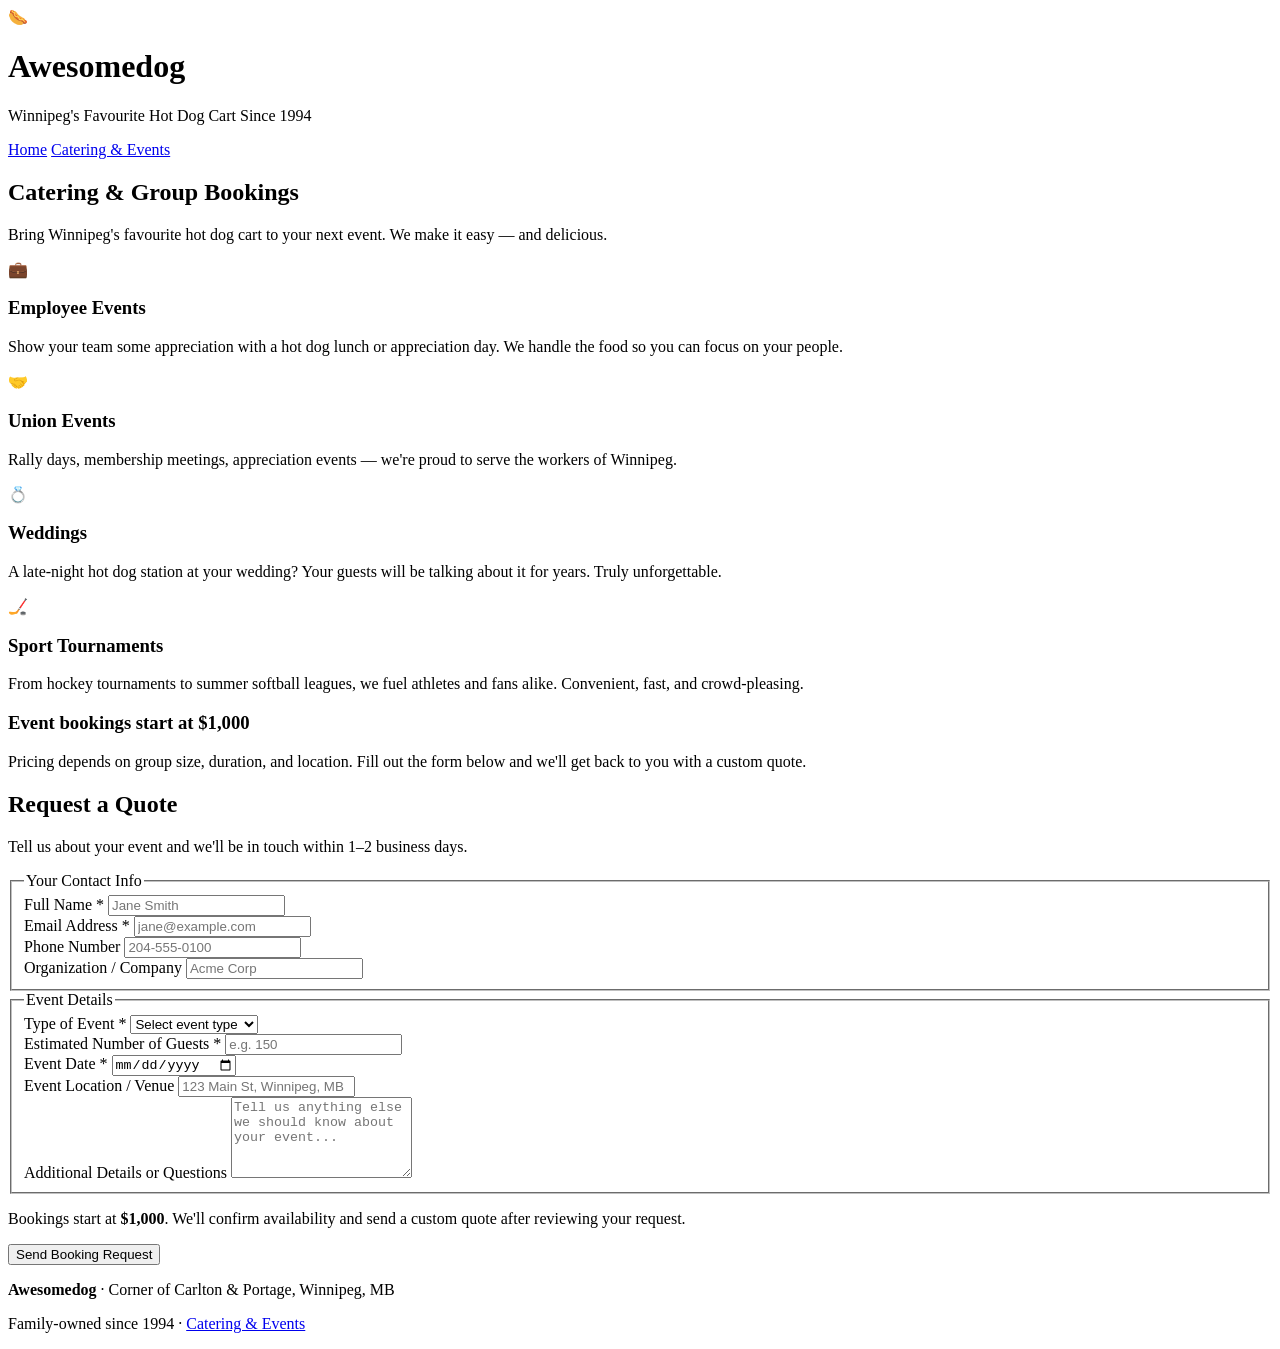
==== catering.html @ 38977153 "Create catering.html" ====
<!DOCTYPE html>
<html lang="en">
<head>
  <meta charset="UTF-8" />
  <meta name="viewport" content="width=device-width, initial-scale=1.0" />
  <title>Catering &amp; Events – Awesomedog</title>
  <link rel="stylesheet" href="style.css" />
</head>
<body>

  <header>
    <div class="header-inner">
      <div class="logo">
        <span class="logo-icon">🌭</span>
        <div>
          <h1>Awesomedog</h1>
          <p class="tagline">Winnipeg's Favourite Hot Dog Cart Since 1994</p>
        </div>
      </div>
      <nav>
        <a href="index.html">Home</a>
        <a href="catering.html" class="active">Catering &amp; Events</a>
      </nav>
    </div>
  </header>

  <section class="page-hero">
    <div class="container">
      <h2>Catering &amp; Group Bookings</h2>
      <p>Bring Winnipeg's favourite hot dog cart to your next event. We make it easy — and delicious.</p>
    </div>
  </section>

  <section class="catering-info">
    <div class="container">
      <div class="info-grid">
        <div class="info-card">
          <div class="info-icon">💼</div>
          <h3>Employee Events</h3>
          <p>Show your team some appreciation with a hot dog lunch or appreciation day. We handle the food so you can focus on your people.</p>
        </div>
        <div class="info-card">
          <div class="info-icon">🤝</div>
          <h3>Union Events</h3>
          <p>Rally days, membership meetings, appreciation events — we're proud to serve the workers of Winnipeg.</p>
        </div>
        <div class="info-card">
          <div class="info-icon">💍</div>
          <h3>Weddings</h3>
          <p>A late-night hot dog station at your wedding? Your guests will be talking about it for years. Truly unforgettable.</p>
        </div>
        <div class="info-card">
          <div class="info-icon">🏒</div>
          <h3>Sport Tournaments</h3>
          <p>From hockey tournaments to summer softball leagues, we fuel athletes and fans alike. Convenient, fast, and crowd-pleasing.</p>
        </div>
      </div>

      <div class="pricing-callout">
        <h3>Event bookings start at <span class="price">$1,000</span></h3>
        <p>Pricing depends on group size, duration, and location. Fill out the form below and we'll get back to you with a custom quote.</p>
      </div>
    </div>
  </section>

  <section class="booking-form-section">
    <div class="container">
      <h2>Request a Quote</h2>
      <p class="form-intro">Tell us about your event and we'll be in touch within 1–2 business days.</p>

      <form class="booking-form" id="bookingForm" onsubmit="handleSubmit(event)">

        <fieldset>
          <legend>Your Contact Info</legend>
          <div class="form-row">
            <div class="form-group">
              <label for="name">Full Name <span class="required">*</span></label>
              <input type="text" id="name" name="name" required placeholder="Jane Smith" />
            </div>
            <div class="form-group">
              <label for="email">Email Address <span class="required">*</span></label>
              <input type="email" id="email" name="email" required placeholder="jane@example.com" />
            </div>
          </div>
          <div class="form-row">
            <div class="form-group">
              <label for="phone">Phone Number</label>
              <input type="tel" id="phone" name="phone" placeholder="204-555-0100" />
            </div>
            <div class="form-group">
              <label for="organization">Organization / Company</label>
              <input type="text" id="organization" name="organization" placeholder="Acme Corp" />
            </div>
          </div>
        </fieldset>

        <fieldset>
          <legend>Event Details</legend>
          <div class="form-row">
            <div class="form-group">
              <label for="event-type">Type of Event <span class="required">*</span></label>
              <select id="event-type" name="event-type" required>
                <option value="" disabled selected>Select event type</option>
                <option value="employee">Employee Event</option>
                <option value="union">Union Event</option>
                <option value="wedding">Wedding</option>
                <option value="sport">Sport Tournament</option>
                <option value="other">Other</option>
              </select>
            </div>
            <div class="form-group">
              <label for="guests">Estimated Number of Guests <span class="required">*</span></label>
              <input type="number" id="guests" name="guests" required min="1" placeholder="e.g. 150" />
            </div>
          </div>
          <div class="form-row">
            <div class="form-group">
              <label for="event-date">Event Date <span class="required">*</span></label>
              <input type="date" id="event-date" name="event-date" required />
            </div>
            <div class="form-group">
              <label for="event-location">Event Location / Venue</label>
              <input type="text" id="event-location" name="event-location" placeholder="123 Main St, Winnipeg, MB" />
            </div>
          </div>
          <div class="form-group full-width">
            <label for="message">Additional Details or Questions</label>
            <textarea id="message" name="message" rows="5" placeholder="Tell us anything else we should know about your event..."></textarea>
          </div>
        </fieldset>

        <div class="form-footer">
          <p class="form-note">Bookings start at <strong>$1,000</strong>. We'll confirm availability and send a custom quote after reviewing your request.</p>
          <button type="submit" class="btn">Send Booking Request</button>
        </div>

      </form>

      <div class="form-success" id="formSuccess" style="display:none;">
        <div class="success-icon">✅</div>
        <h3>Request Received!</h3>
        <p>Thanks for reaching out. We'll review your event details and get back to you within 1–2 business days.</p>
        <a href="index.html" class="btn">Back to Home</a>
      </div>

    </div>
  </section>

  <footer>
    <div class="container">
      <p><strong>Awesomedog</strong> · Corner of Carlton &amp; Portage, Winnipeg, MB</p>
      <p>Family-owned since 1994 · <a href="catering.html">Catering &amp; Events</a></p>
    </div>
  </footer>

  <script>
    function handleSubmit(e) {
      e.preventDefault();
      document.getElementById('bookingForm').style.display = 'none';
      document.getElementById('formSuccess').style.display = 'block';
      window.scrollTo({ top: document.getElementById('formSuccess').offsetTop - 80, behavior: 'smooth' });
    }
  </script>

</body>
</html>
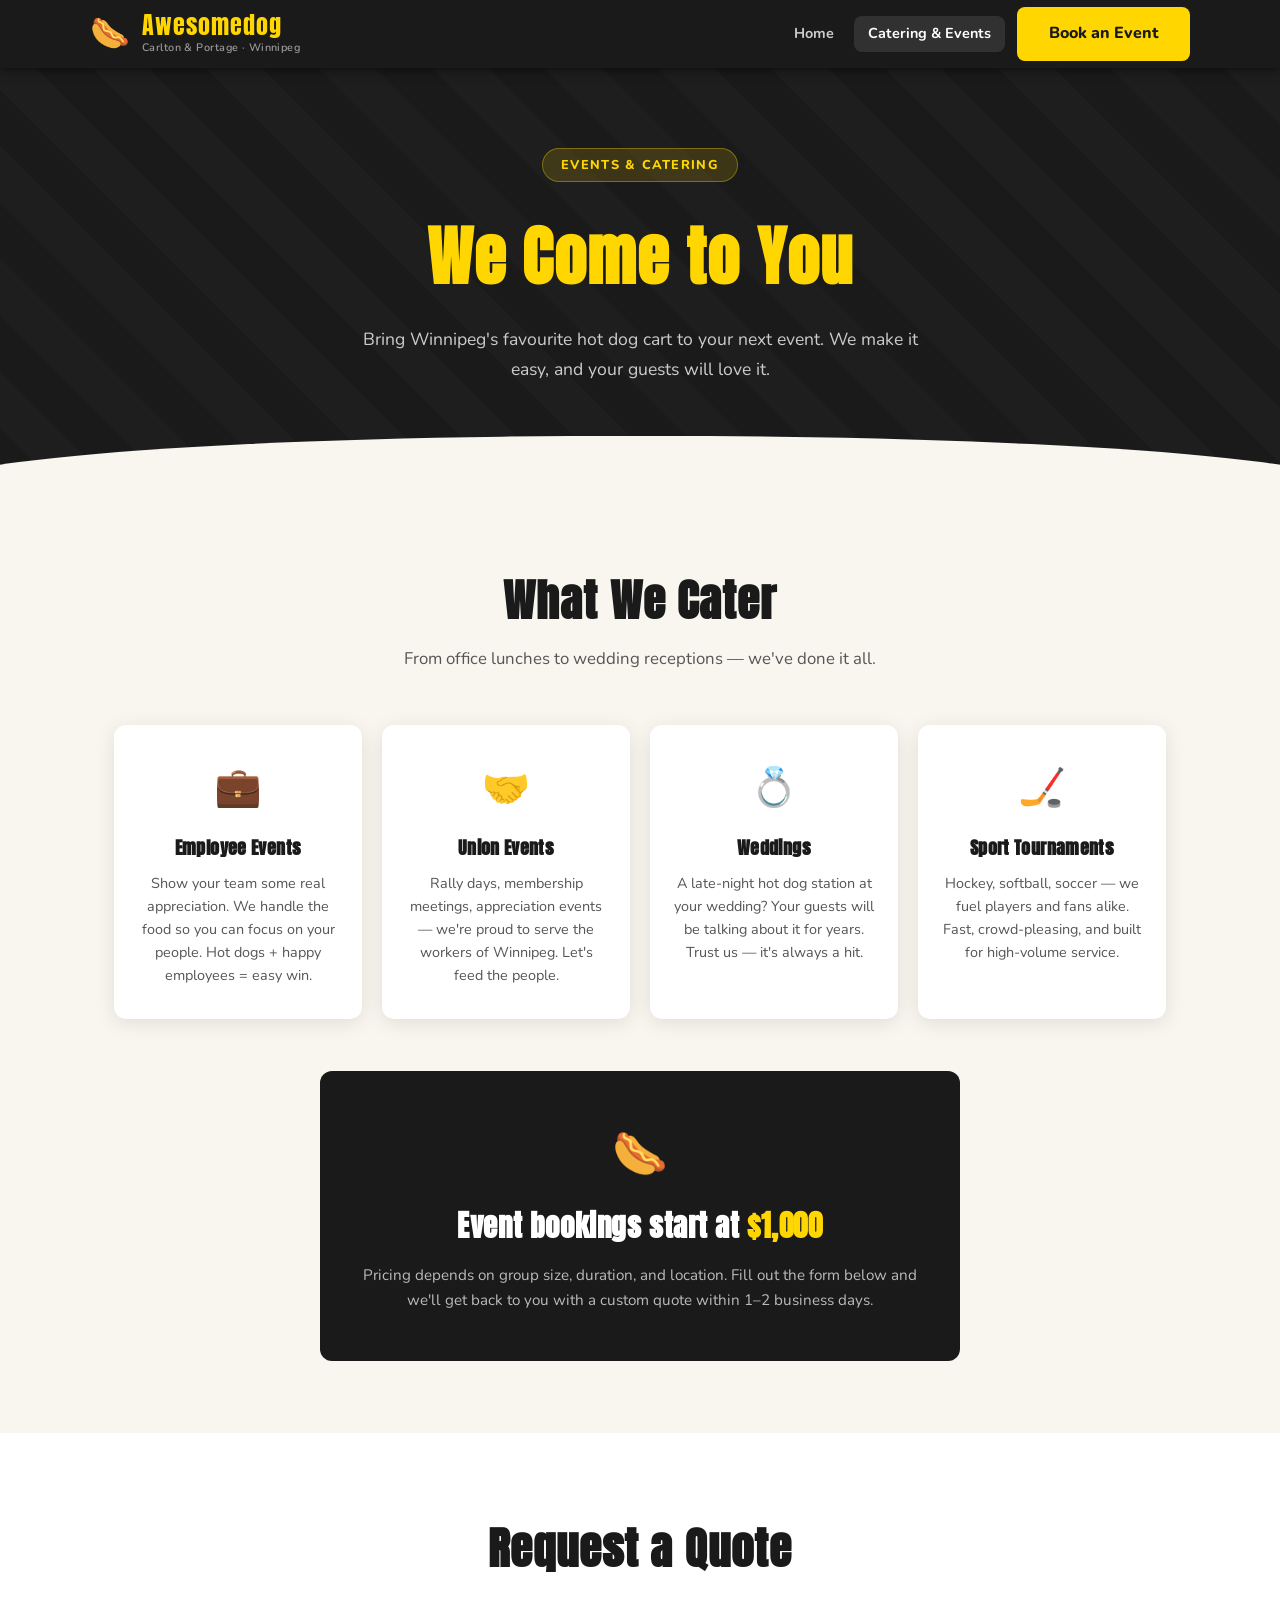
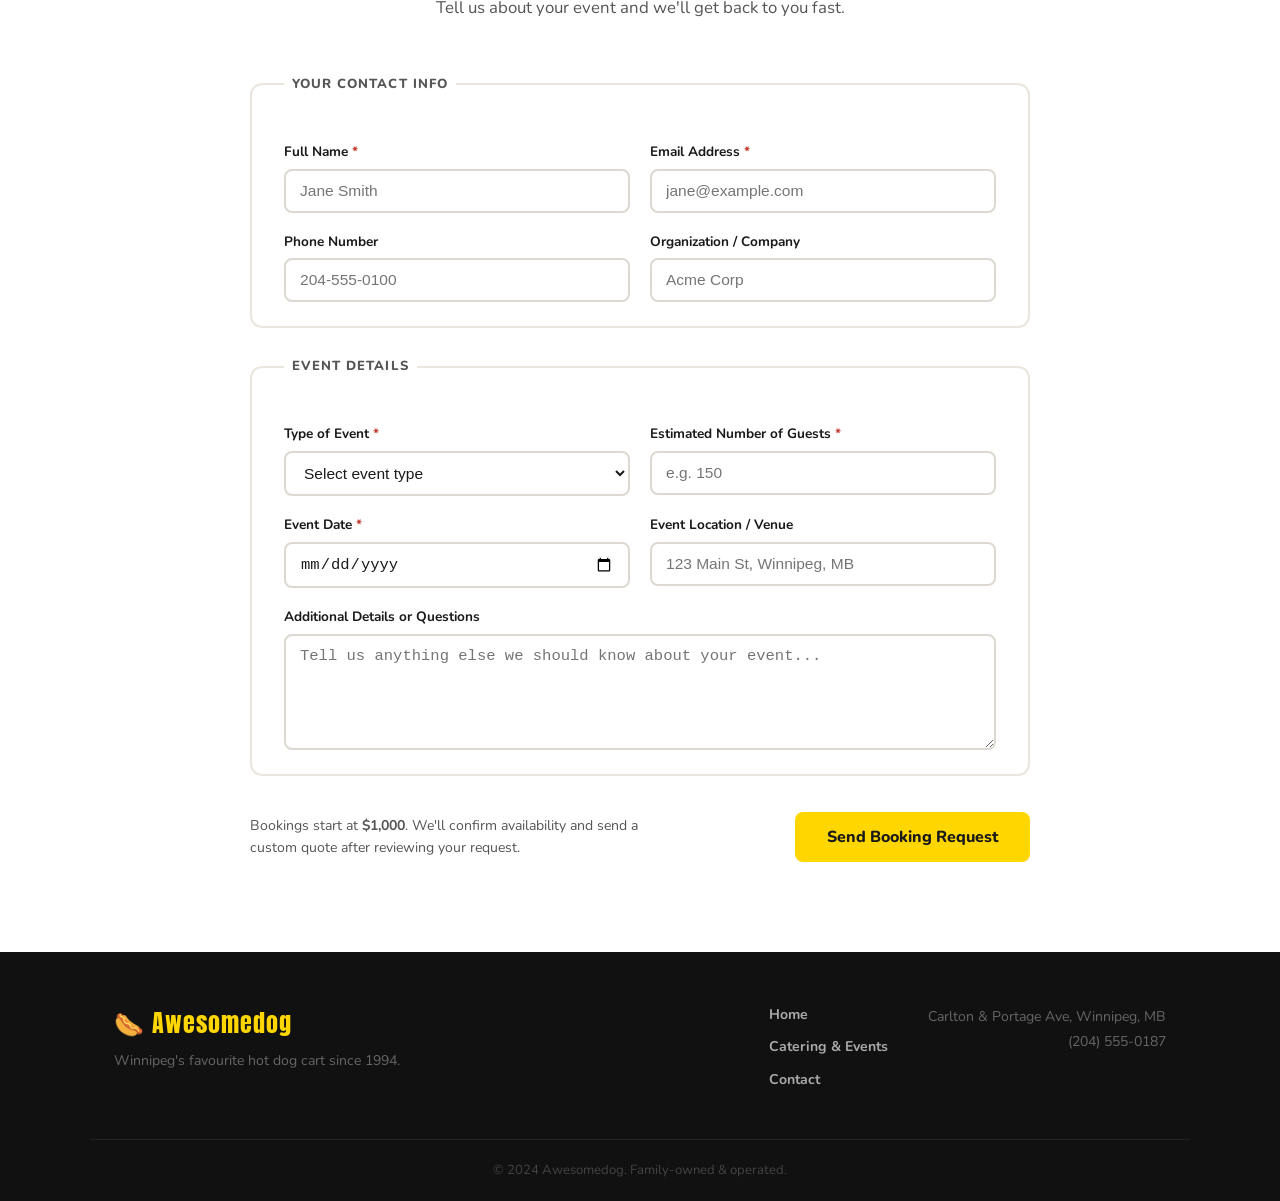
==== commit b0f8b3c4: "Redesign website inspired by hot dog cart industry best practices - Add Google Fonts (Anton display " ====
--- a/catering.html
+++ b/catering.html
@@ -4,69 +4,85 @@
   <meta charset="UTF-8" />
   <meta name="viewport" content="width=device-width, initial-scale=1.0" />
   <title>Catering &amp; Events – Awesomedog</title>
+  <link rel="preconnect" href="https://fonts.googleapis.com" />
+  <link rel="preconnect" href="https://fonts.gstatic.com" crossorigin />
+  <link href="https://fonts.googleapis.com/css2?family=Anton&family=Nunito:wght@400;600;700;800&display=swap" rel="stylesheet" />
   <link rel="stylesheet" href="style.css" />
 </head>
 <body>
 
   <header>
     <div class="header-inner">
-      <div class="logo">
+      <a href="index.html" class="logo">
         <span class="logo-icon">🌭</span>
         <div>
-          <h1>Awesomedog</h1>
-          <p class="tagline">Winnipeg's Favourite Hot Dog Cart Since 1994</p>
+          <span class="logo-name">Awesomedog</span>
+          <span class="logo-tag">Carlton &amp; Portage · Winnipeg</span>
         </div>
-      </div>
+      </a>
       <nav>
         <a href="index.html">Home</a>
         <a href="catering.html" class="active">Catering &amp; Events</a>
+        <a href="catering.html" class="btn btn-nav">Book an Event</a>
       </nav>
+      <button class="nav-toggle" aria-label="Toggle menu" onclick="this.closest('header').classList.toggle('open')">&#9776;</button>
     </div>
   </header>
 
+  <!-- Page Hero -->
   <section class="page-hero">
     <div class="container">
-      <h2>Catering &amp; Group Bookings</h2>
-      <p>Bring Winnipeg's favourite hot dog cart to your next event. We make it easy — and delicious.</p>
+      <div class="hero-badge">Events &amp; Catering</div>
+      <h1>We Come to You</h1>
+      <p>Bring Winnipeg's favourite hot dog cart to your next event. We make it easy, and your guests will love it.</p>
     </div>
   </section>
 
+  <!-- Event types -->
   <section class="catering-info">
     <div class="container">
+      <div class="section-header">
+        <h2>What We Cater</h2>
+        <p>From office lunches to wedding receptions — we've done it all.</p>
+      </div>
       <div class="info-grid">
         <div class="info-card">
           <div class="info-icon">💼</div>
           <h3>Employee Events</h3>
-          <p>Show your team some appreciation with a hot dog lunch or appreciation day. We handle the food so you can focus on your people.</p>
+          <p>Show your team some real appreciation. We handle the food so you can focus on your people. Hot dogs + happy employees = easy win.</p>
         </div>
         <div class="info-card">
           <div class="info-icon">🤝</div>
           <h3>Union Events</h3>
-          <p>Rally days, membership meetings, appreciation events — we're proud to serve the workers of Winnipeg.</p>
+          <p>Rally days, membership meetings, appreciation events — we're proud to serve the workers of Winnipeg. Let's feed the people.</p>
         </div>
         <div class="info-card">
           <div class="info-icon">💍</div>
           <h3>Weddings</h3>
-          <p>A late-night hot dog station at your wedding? Your guests will be talking about it for years. Truly unforgettable.</p>
+          <p>A late-night hot dog station at your wedding? Your guests will be talking about it for years. Trust us — it's always a hit.</p>
         </div>
         <div class="info-card">
           <div class="info-icon">🏒</div>
           <h3>Sport Tournaments</h3>
-          <p>From hockey tournaments to summer softball leagues, we fuel athletes and fans alike. Convenient, fast, and crowd-pleasing.</p>
+          <p>Hockey, softball, soccer — we fuel players and fans alike. Fast, crowd-pleasing, and built for high-volume service.</p>
         </div>
       </div>
 
       <div class="pricing-callout">
+        <div class="pricing-icon">🌭</div>
         <h3>Event bookings start at <span class="price">$1,000</span></h3>
-        <p>Pricing depends on group size, duration, and location. Fill out the form below and we'll get back to you with a custom quote.</p>
+        <p>Pricing depends on group size, duration, and location. Fill out the form below and we'll get back to you with a custom quote within 1–2 business days.</p>
       </div>
     </div>
   </section>
 
+  <!-- Booking Form -->
   <section class="booking-form-section">
     <div class="container">
-      <h2>Request a Quote</h2>
-      <p class="form-intro">Tell us about your event and we'll be in touch within 1–2 business days.</p>
+      <div class="section-header">
+        <h2>Request a Quote</h2>
+        <p>Tell us about your event and we'll get back to you fast.</p>
+      </div>
 
       <form class="booking-form" id="bookingForm" onsubmit="handleSubmit(event)">
 
@@ -147,9 +163,23 @@
   </section>
 
   <footer>
-    <div class="container">
-      <p><strong>Awesomedog</strong> · Corner of Carlton &amp; Portage, Winnipeg, MB</p>
-      <p>Family-owned since 1994 · <a href="catering.html">Catering &amp; Events</a></p>
+    <div class="container footer-inner">
+      <div class="footer-brand">
+        <span class="footer-logo">🌭 Awesomedog</span>
+        <p>Winnipeg's favourite hot dog cart since 1994.</p>
+      </div>
+      <div class="footer-links">
+        <a href="index.html">Home</a>
+        <a href="catering.html">Catering &amp; Events</a>
+        <a href="mailto:hello@awesomedog.ca">Contact</a>
+      </div>
+      <div class="footer-contact">
+        <p>Carlton &amp; Portage Ave, Winnipeg, MB</p>
+        <p>(204) 555-0187</p>
+      </div>
+    </div>
+    <div class="footer-bottom">
+      <p>&copy; 2024 Awesomedog. Family-owned &amp; operated.</p>
     </div>
   </footer>
 
--- a/style.css
+++ b/style.css
@@ -0,0 +1,1030 @@
+/* ============================================
+   Awesomedog – Stylesheet
+   ============================================ */
+
+*, *::before, *::after {
+  box-sizing: border-box;
+  margin: 0;
+  padding: 0;
+}
+
+:root {
+  --yellow: #FFD600;
+  --yellow-dark: #F5C800;
+  --yellow-light: #FFF8CC;
+  --red: #C0392B;
+  --red-dark: #A93226;
+  --dark: #1A1A1A;
+  --mid: #555555;
+  --light: #F9F6F0;
+  --white: #FFFFFF;
+  --radius: 12px;
+  --shadow: 0 4px 20px rgba(0,0,0,0.10);
+  --shadow-hover: 0 8px 32px rgba(0,0,0,0.15);
+}
+
+body {
+  font-family: 'Nunito', 'Segoe UI', system-ui, sans-serif;
+  color: var(--dark);
+  background: var(--white);
+  line-height: 1.6;
+}
+
+h1, h2, h3 {
+  font-family: 'Anton', 'Segoe UI', system-ui, sans-serif;
+  letter-spacing: 0.02em;
+}
+
+a {
+  color: var(--red);
+  text-decoration: none;
+}
+
+a:hover {
+  text-decoration: underline;
+}
+
+.container {
+  max-width: 1100px;
+  margin: 0 auto;
+  padding: 0 24px;
+}
+
+/* ---- Section Headers ---- */
+
+.section-header {
+  text-align: center;
+  margin-bottom: 52px;
+}
+
+.section-header h2 {
+  font-size: clamp(2rem, 4vw, 2.8rem);
+  color: var(--dark);
+  margin-bottom: 10px;
+}
+
+.section-header p {
+  font-size: 1.05rem;
+  color: var(--mid);
+}
+
+.section-header.light h2 {
+  color: var(--white);
+}
+
+.section-header.light p {
+  color: rgba(255,255,255,0.75);
+}
+
+.section-eyebrow {
+  font-family: 'Nunito', sans-serif;
+  font-size: 0.78rem;
+  font-weight: 800;
+  text-transform: uppercase;
+  letter-spacing: 0.12em;
+  color: var(--red);
+  margin-bottom: 12px;
+}
+
+/* ---- Header ---- */
+
+header {
+  background: var(--dark);
+  color: var(--white);
+  padding: 0 24px;
+  position: sticky;
+  top: 0;
+  z-index: 100;
+  box-shadow: 0 2px 10px rgba(0,0,0,0.5);
+}
+
+.header-inner {
+  max-width: 1100px;
+  margin: 0 auto;
+  display: flex;
+  align-items: center;
+  justify-content: space-between;
+  height: 68px;
+  gap: 16px;
+}
+
+.logo {
+  display: flex;
+  align-items: center;
+  gap: 12px;
+  text-decoration: none;
+}
+
+.logo-icon {
+  font-size: 2rem;
+  line-height: 1;
+}
+
+.logo-name {
+  display: block;
+  font-family: 'Anton', sans-serif;
+  font-size: 1.5rem;
+  color: var(--yellow);
+  letter-spacing: 0.04em;
+  line-height: 1.1;
+}
+
+.logo-tag {
+  display: block;
+  font-size: 0.68rem;
+  color: #999;
+  letter-spacing: 0.04em;
+  font-weight: 600;
+}
+
+nav {
+  display: flex;
+  align-items: center;
+  gap: 6px;
+}
+
+nav a {
+  color: #ccc;
+  font-size: 0.9rem;
+  font-weight: 700;
+  padding: 6px 14px;
+  border-radius: 8px;
+  transition: background 0.15s, color 0.15s;
+  text-decoration: none;
+}
+
+nav a:hover,
+nav a.active {
+  background: rgba(255,255,255,0.1);
+  color: var(--white);
+}
+
+.btn-nav {
+  background: var(--yellow) !important;
+  color: var(--dark) !important;
+  font-weight: 800 !important;
+  margin-left: 6px;
+}
+
+.btn-nav:hover {
+  background: var(--yellow-dark) !important;
+}
+
+.nav-toggle {
+  display: none;
+  background: none;
+  border: none;
+  color: var(--white);
+  font-size: 1.5rem;
+  cursor: pointer;
+  padding: 6px;
+}
+
+/* ---- Buttons ---- */
+
+.btn {
+  display: inline-block;
+  background: var(--yellow);
+  color: var(--dark);
+  font-family: 'Nunito', sans-serif;
+  font-weight: 800;
+  font-size: 1rem;
+  padding: 14px 32px;
+  border-radius: 8px;
+  border: none;
+  cursor: pointer;
+  transition: background 0.15s, transform 0.1s, box-shadow 0.15s;
+  text-decoration: none;
+}
+
+.btn:hover {
+  background: var(--yellow-dark);
+  transform: translateY(-2px);
+  box-shadow: 0 6px 20px rgba(0,0,0,0.15);
+  text-decoration: none;
+}
+
+.btn-outline {
+  background: transparent;
+  color: var(--white);
+  border: 2.5px solid rgba(255,255,255,0.6);
+}
+
+.btn-outline:hover {
+  background: rgba(255,255,255,0.12);
+  border-color: var(--white);
+  box-shadow: none;
+}
+
+.btn-light {
+  background: var(--white);
+  color: var(--dark);
+}
+
+.btn-light:hover {
+  background: #f0f0f0;
+}
+
+/* ---- Hero ---- */
+
+.hero {
+  background: var(--red);
+  background-image:
+    repeating-linear-gradient(
+      -45deg,
+      transparent,
+      transparent 40px,
+      rgba(0,0,0,0.04) 40px,
+      rgba(0,0,0,0.04) 80px
+    );
+  color: var(--white);
+  padding: 100px 24px 120px;
+  text-align: center;
+  position: relative;
+}
+
+.hero::after {
+  content: '';
+  position: absolute;
+  bottom: -1px;
+  left: 0;
+  right: 0;
+  height: 60px;
+  background: var(--white);
+  clip-path: ellipse(55% 100% at 50% 100%);
+}
+
+.hero-inner {
+  max-width: 700px;
+  margin: 0 auto;
+  position: relative;
+  z-index: 1;
+}
+
+.hero-badge {
+  display: inline-block;
+  background: rgba(255,255,255,0.18);
+  border: 1.5px solid rgba(255,255,255,0.35);
+  color: var(--white);
+  font-size: 0.8rem;
+  font-weight: 800;
+  letter-spacing: 0.1em;
+  text-transform: uppercase;
+  padding: 6px 18px;
+  border-radius: 100px;
+  margin-bottom: 24px;
+}
+
+.hero h1 {
+  font-size: clamp(2.8rem, 7vw, 5rem);
+  line-height: 1.05;
+  margin-bottom: 20px;
+  color: var(--white);
+}
+
+.hero p {
+  font-size: 1.15rem;
+  opacity: 0.92;
+  margin-bottom: 36px;
+  line-height: 1.7;
+}
+
+.hero-actions {
+  display: flex;
+  gap: 14px;
+  justify-content: center;
+  flex-wrap: wrap;
+}
+
+/* ---- Page Hero (catering) ---- */
+
+.page-hero {
+  background: var(--dark);
+  background-image:
+    repeating-linear-gradient(
+      45deg,
+      transparent,
+      transparent 40px,
+      rgba(255,255,255,0.02) 40px,
+      rgba(255,255,255,0.02) 80px
+    );
+  color: var(--white);
+  padding: 80px 24px 100px;
+  text-align: center;
+  position: relative;
+}
+
+.page-hero::after {
+  content: '';
+  position: absolute;
+  bottom: -1px;
+  left: 0;
+  right: 0;
+  height: 50px;
+  background: var(--light);
+  clip-path: ellipse(55% 100% at 50% 100%);
+}
+
+.page-hero .hero-badge {
+  background: rgba(255,214,0,0.15);
+  border-color: rgba(255,214,0,0.35);
+  color: var(--yellow);
+}
+
+.page-hero h1 {
+  font-size: clamp(2.4rem, 6vw, 4rem);
+  color: var(--yellow);
+  margin-bottom: 16px;
+}
+
+.page-hero p {
+  font-size: 1.1rem;
+  color: #ccc;
+  max-width: 560px;
+  margin: 0 auto;
+  line-height: 1.7;
+}
+
+/* ---- Info Bar ---- */
+
+.info-bar {
+  background: var(--yellow);
+  padding: 0;
+}
+
+.info-bar-inner {
+  max-width: 1100px;
+  margin: 0 auto;
+  padding: 0 24px;
+  display: flex;
+  align-items: center;
+  justify-content: center;
+  gap: 0;
+  flex-wrap: wrap;
+}
+
+.info-item {
+  display: flex;
+  align-items: center;
+  gap: 8px;
+  font-size: 0.88rem;
+  font-weight: 700;
+  color: var(--dark);
+  padding: 14px 24px;
+}
+
+.info-icon {
+  font-size: 1rem;
+}
+
+.info-divider {
+  width: 1px;
+  height: 24px;
+  background: rgba(0,0,0,0.15);
+}
+
+/* ---- Menu ---- */
+
+.menu-section {
+  padding: 90px 0 80px;
+  background: var(--white);
+}
+
+.menu-grid {
+  display: grid;
+  grid-template-columns: repeat(auto-fit, minmax(280px, 1fr));
+  gap: 20px;
+  margin-bottom: 32px;
+}
+
+.menu-card {
+  background: var(--light);
+  border-radius: var(--radius);
+  padding: 28px 24px 24px;
+  display: flex;
+  flex-direction: column;
+  position: relative;
+  transition: transform 0.15s, box-shadow 0.15s;
+  border: 2px solid transparent;
+}
+
+.menu-card:hover {
+  transform: translateY(-3px);
+  box-shadow: var(--shadow-hover);
+  border-color: var(--yellow);
+}
+
+.menu-card.featured {
+  background: var(--dark);
+  color: var(--white);
+  border-color: var(--yellow);
+}
+
+.menu-card.featured p {
+  color: #bbb;
+}
+
+.menu-card.build {
+  border: 2.5px dashed #ddd;
+  background: var(--white);
+  align-items: center;
+  text-align: center;
+  justify-content: center;
+}
+
+.menu-card-label {
+  position: absolute;
+  top: -12px;
+  left: 20px;
+  background: var(--yellow);
+  color: var(--dark);
+  font-size: 0.72rem;
+  font-weight: 800;
+  letter-spacing: 0.08em;
+  text-transform: uppercase;
+  padding: 4px 12px;
+  border-radius: 100px;
+}
+
+.menu-emoji {
+  font-size: 2rem;
+  margin-bottom: 10px;
+}
+
+.menu-card h3 {
+  font-size: 1.2rem;
+  margin-bottom: 8px;
+}
+
+.menu-card.featured h3 {
+  color: var(--yellow);
+}
+
+.menu-card p {
+  font-size: 0.88rem;
+  color: var(--mid);
+  line-height: 1.55;
+  flex: 1;
+}
+
+.menu-price {
+  display: inline-block;
+  margin-top: 16px;
+  font-family: 'Anton', sans-serif;
+  font-size: 1.4rem;
+  color: var(--red);
+  letter-spacing: 0.02em;
+}
+
+.menu-card.featured .menu-price {
+  color: var(--yellow);
+}
+
+.menu-note {
+  text-align: center;
+  font-size: 0.85rem;
+  color: #999;
+  margin-top: 8px;
+}
+
+/* ---- Story ---- */
+
+.story {
+  padding: 80px 24px;
+  background: var(--light);
+}
+
+.story-inner {
+  display: flex;
+  align-items: center;
+  gap: 72px;
+}
+
+.story-text {
+  flex: 1;
+}
+
+.story-text h2 {
+  font-size: clamp(2rem, 4vw, 2.8rem);
+  line-height: 1.1;
+  margin-bottom: 20px;
+  color: var(--dark);
+}
+
+.story-text p {
+  color: var(--mid);
+  margin-bottom: 18px;
+  font-size: 1rem;
+  line-height: 1.75;
+}
+
+.story-text .btn {
+  margin-top: 8px;
+}
+
+.story-visual {
+  flex-shrink: 0;
+  display: flex;
+  flex-direction: column;
+  align-items: center;
+  gap: 24px;
+}
+
+.years-badge {
+  width: 190px;
+  height: 190px;
+  background: var(--red);
+  border-radius: 50%;
+  display: flex;
+  flex-direction: column;
+  align-items: center;
+  justify-content: center;
+  color: var(--white);
+  text-align: center;
+  box-shadow: 0 10px 40px rgba(192,57,43,0.35);
+}
+
+.years-number {
+  font-family: 'Anton', sans-serif;
+  font-size: 3.2rem;
+  line-height: 1;
+}
+
+.years-label {
+  font-size: 0.8rem;
+  font-weight: 700;
+  opacity: 0.85;
+  margin-top: 6px;
+  line-height: 1.4;
+}
+
+.story-stats {
+  display: flex;
+  gap: 20px;
+}
+
+.stat {
+  text-align: center;
+}
+
+.stat-num {
+  display: block;
+  font-family: 'Anton', sans-serif;
+  font-size: 1.5rem;
+  color: var(--red);
+}
+
+.stat-label {
+  display: block;
+  font-size: 0.75rem;
+  font-weight: 700;
+  color: #999;
+  text-transform: uppercase;
+  letter-spacing: 0.06em;
+}
+
+/* ---- Find Us ---- */
+
+.find-us {
+  background: var(--dark);
+  padding: 80px 24px;
+}
+
+.find-grid {
+  display: grid;
+  grid-template-columns: repeat(auto-fit, minmax(240px, 1fr));
+  gap: 24px;
+}
+
+.find-card {
+  background: rgba(255,255,255,0.06);
+  border: 1px solid rgba(255,255,255,0.1);
+  border-radius: var(--radius);
+  padding: 32px 24px;
+  text-align: center;
+  color: var(--white);
+}
+
+.find-icon {
+  font-size: 2.4rem;
+  margin-bottom: 14px;
+}
+
+.find-card h3 {
+  font-size: 1.1rem;
+  color: var(--yellow);
+  margin-bottom: 10px;
+}
+
+.find-card p {
+  font-size: 0.92rem;
+  color: #bbb;
+  line-height: 1.65;
+}
+
+.find-card em {
+  color: #888;
+}
+
+.find-card a {
+  color: var(--yellow);
+}
+
+.find-card a:hover {
+  color: var(--white);
+}
+
+/* ---- Events CTA ---- */
+
+.events-cta {
+  background: var(--yellow);
+  padding: 60px 24px;
+}
+
+.events-cta-inner {
+  display: flex;
+  align-items: center;
+  justify-content: space-between;
+  gap: 32px;
+  flex-wrap: wrap;
+}
+
+.events-cta h2 {
+  font-size: clamp(1.8rem, 3vw, 2.4rem);
+  color: var(--dark);
+  margin-bottom: 8px;
+}
+
+.events-cta p {
+  color: var(--mid);
+  font-size: 1rem;
+}
+
+/* ---- Catering Info ---- */
+
+.catering-info {
+  padding: 80px 0 72px;
+  background: var(--light);
+}
+
+.info-grid {
+  display: grid;
+  grid-template-columns: repeat(auto-fit, minmax(230px, 1fr));
+  gap: 20px;
+  margin-bottom: 52px;
+}
+
+.info-card {
+  background: var(--white);
+  border-radius: var(--radius);
+  padding: 32px 24px;
+  box-shadow: var(--shadow);
+  text-align: center;
+  transition: transform 0.15s, box-shadow 0.15s;
+}
+
+.info-card:hover {
+  transform: translateY(-3px);
+  box-shadow: var(--shadow-hover);
+}
+
+.info-icon {
+  font-size: 2.4rem;
+  margin-bottom: 14px;
+}
+
+.info-card h3 {
+  font-size: 1.15rem;
+  margin-bottom: 10px;
+}
+
+.info-card p {
+  font-size: 0.9rem;
+  color: var(--mid);
+  line-height: 1.6;
+}
+
+.pricing-callout {
+  background: var(--dark);
+  color: var(--white);
+  border-radius: var(--radius);
+  padding: 48px 40px;
+  text-align: center;
+  max-width: 640px;
+  margin: 0 auto;
+}
+
+.pricing-icon {
+  font-size: 2.8rem;
+  margin-bottom: 12px;
+}
+
+.pricing-callout h3 {
+  font-size: 1.8rem;
+  margin-bottom: 14px;
+}
+
+.pricing-callout .price {
+  color: var(--yellow);
+}
+
+.pricing-callout p {
+  color: #bbb;
+  font-size: 0.95rem;
+  line-height: 1.65;
+}
+
+/* ---- Booking Form ---- */
+
+.booking-form-section {
+  padding: 80px 0 90px;
+  background: var(--white);
+}
+
+.booking-form {
+  max-width: 780px;
+  margin: 0 auto;
+}
+
+fieldset {
+  border: 2px solid #EAE5DD;
+  border-radius: var(--radius);
+  padding: 28px 32px 24px;
+  margin-bottom: 28px;
+}
+
+legend {
+  font-family: 'Nunito', sans-serif;
+  font-weight: 800;
+  font-size: 0.82rem;
+  color: var(--mid);
+  padding: 0 8px;
+  text-transform: uppercase;
+  letter-spacing: 0.08em;
+}
+
+.form-row {
+  display: grid;
+  grid-template-columns: 1fr 1fr;
+  gap: 20px;
+}
+
+.form-group {
+  display: flex;
+  flex-direction: column;
+  gap: 6px;
+  margin-top: 18px;
+}
+
+.form-group.full-width {
+  grid-column: 1 / -1;
+}
+
+label {
+  font-size: 0.85rem;
+  font-weight: 700;
+  color: var(--dark);
+}
+
+.required {
+  color: var(--red);
+}
+
+input,
+select,
+textarea {
+  font-family: 'Nunito', inherit;
+  font-size: 0.97rem;
+  padding: 11px 14px;
+  border: 2px solid #DDD8D0;
+  border-radius: 8px;
+  background: var(--white);
+  color: var(--dark);
+  transition: border-color 0.15s, box-shadow 0.15s;
+  outline: none;
+  width: 100%;
+}
+
+input:focus,
+select:focus,
+textarea:focus {
+  border-color: var(--red);
+  box-shadow: 0 0 0 3px rgba(192,57,43,0.1);
+}
+
+textarea {
+  resize: vertical;
+}
+
+.form-footer {
+  display: flex;
+  align-items: center;
+  justify-content: space-between;
+  gap: 20px;
+  flex-wrap: wrap;
+  max-width: 780px;
+  margin: 0 auto;
+  padding-top: 8px;
+}
+
+.form-note {
+  font-size: 0.88rem;
+  color: var(--mid);
+  max-width: 400px;
+  line-height: 1.5;
+}
+
+/* ---- Success State ---- */
+
+.form-success {
+  max-width: 500px;
+  margin: 0 auto;
+  text-align: center;
+  padding: 60px 24px;
+}
+
+.success-icon {
+  font-size: 3.5rem;
+  margin-bottom: 20px;
+}
+
+.form-success h3 {
+  font-size: 2rem;
+  margin-bottom: 12px;
+}
+
+.form-success p {
+  color: var(--mid);
+  margin-bottom: 28px;
+  font-size: 1rem;
+  line-height: 1.65;
+}
+
+/* ---- Footer ---- */
+
+footer {
+  background: #111;
+  color: #888;
+  padding: 52px 24px 0;
+  font-size: 0.9rem;
+}
+
+.footer-inner {
+  display: grid;
+  grid-template-columns: 1fr auto auto;
+  gap: 40px;
+  align-items: start;
+  padding-bottom: 48px;
+  border-bottom: 1px solid #222;
+}
+
+.footer-brand .footer-logo {
+  display: block;
+  font-family: 'Anton', sans-serif;
+  font-size: 1.5rem;
+  color: var(--yellow);
+  letter-spacing: 0.04em;
+  margin-bottom: 8px;
+}
+
+.footer-brand p {
+  color: #666;
+  font-size: 0.88rem;
+  line-height: 1.6;
+}
+
+.footer-links {
+  display: flex;
+  flex-direction: column;
+  gap: 10px;
+}
+
+.footer-links a {
+  color: #aaa;
+  font-weight: 700;
+  font-size: 0.88rem;
+}
+
+.footer-links a:hover {
+  color: var(--yellow);
+  text-decoration: none;
+}
+
+.footer-contact {
+  color: #666;
+  font-size: 0.88rem;
+  line-height: 1.8;
+  text-align: right;
+}
+
+.footer-bottom {
+  text-align: center;
+  padding: 20px;
+  color: #444;
+  font-size: 0.82rem;
+}
+
+/* ---- Responsive ---- */
+
+@media (max-width: 768px) {
+  .header-inner {
+    flex-wrap: wrap;
+    height: auto;
+    padding: 12px 0;
+  }
+
+  nav {
+    display: none;
+    width: 100%;
+    flex-direction: column;
+    gap: 4px;
+    padding-bottom: 12px;
+  }
+
+  header.open nav {
+    display: flex;
+  }
+
+  nav a, .btn-nav {
+    width: 100%;
+    text-align: center;
+    margin: 0 !important;
+  }
+
+  .nav-toggle {
+    display: block;
+  }
+
+  .logo-tag {
+    display: none;
+  }
+
+  .hero {
+    padding: 72px 24px 100px;
+  }
+
+  .info-bar-inner {
+    flex-direction: column;
+    gap: 0;
+    padding: 0;
+  }
+
+  .info-item {
+    padding: 10px 24px;
+    width: 100%;
+    justify-content: center;
+    border-bottom: 1px solid rgba(0,0,0,0.1);
+  }
+
+  .info-divider {
+    display: none;
+  }
+
+  .story-inner {
+    flex-direction: column;
+    gap: 40px;
+    text-align: center;
+  }
+
+  .story-visual {
+    width: 100%;
+    align-items: center;
+  }
+
+  .form-row {
+    grid-template-columns: 1fr;
+  }
+
+  .form-footer {
+    flex-direction: column;
+    align-items: flex-start;
+  }
+
+  fieldset {
+    padding: 20px 16px;
+  }
+
+  .footer-inner {
+    grid-template-columns: 1fr;
+    gap: 28px;
+  }
+
+  .footer-contact {
+    text-align: left;
+  }
+
+  .events-cta-inner {
+    flex-direction: column;
+    text-align: center;
+  }
+}
+
+@media (max-width: 480px) {
+  .menu-grid {
+    grid-template-columns: 1fr;
+  }
+
+  .find-grid {
+    grid-template-columns: 1fr;
+  }
+}
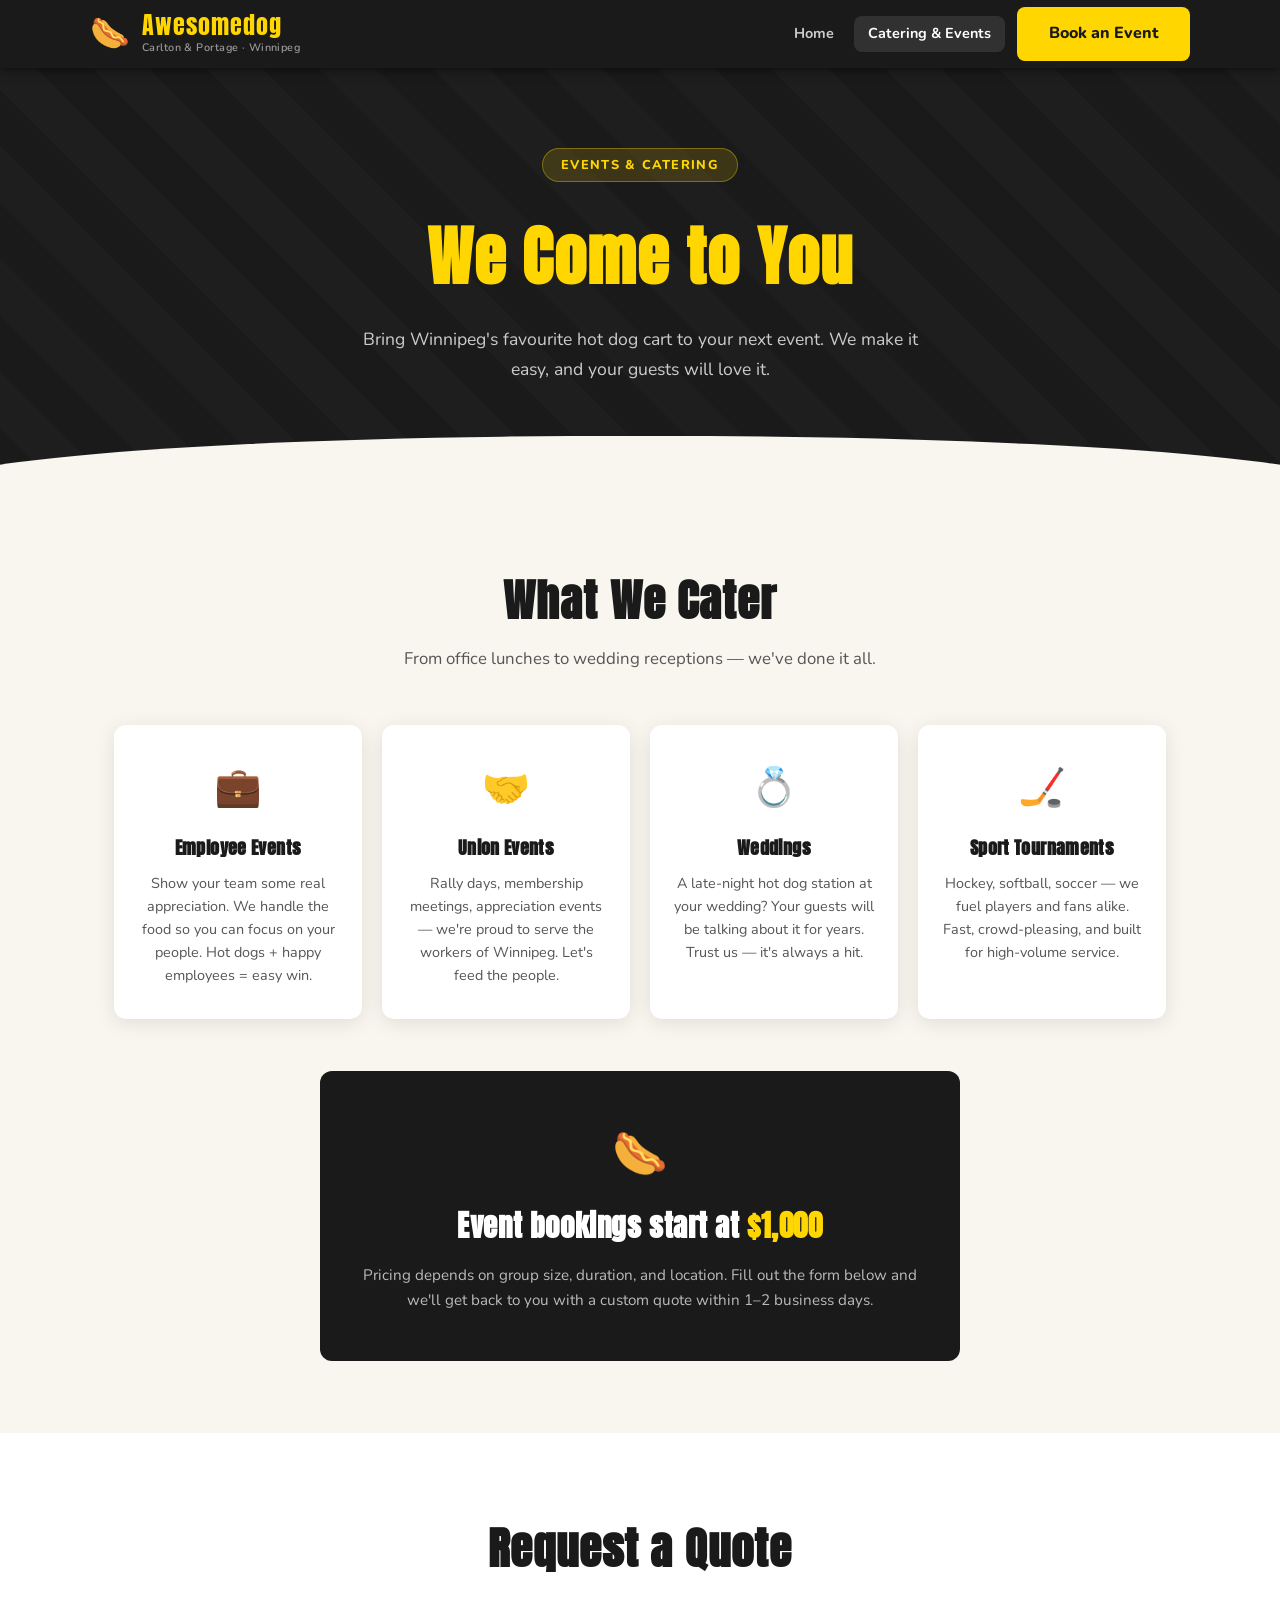
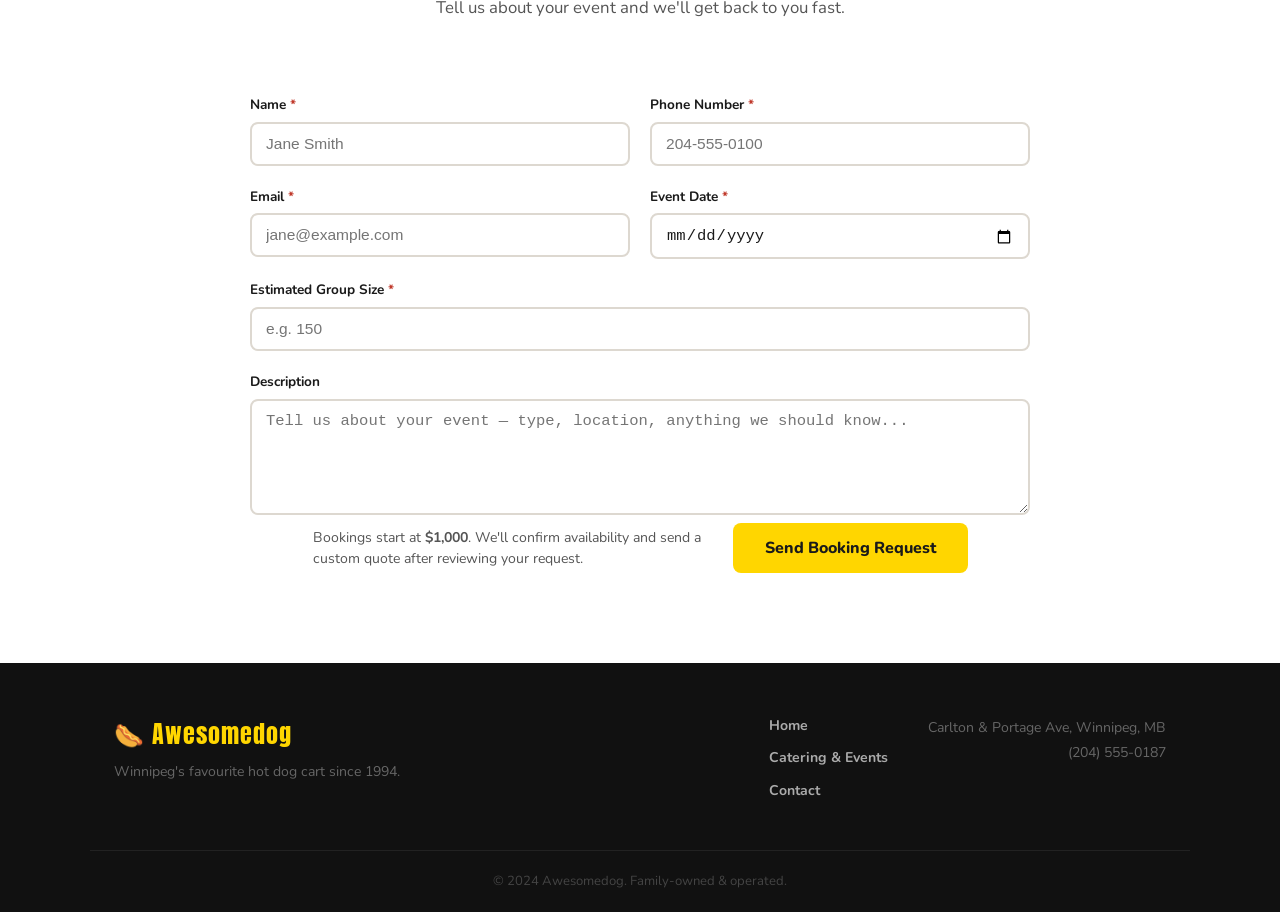
==== commit dcb15384: "Update menu with real items/prices and simplify booking form - Replace placeholder menu with actual " ====
--- a/catering.html
+++ b/catering.html
@@ -86,64 +86,37 @@
 
       <form class="booking-form" id="bookingForm" onsubmit="handleSubmit(event)">
 
-        <fieldset>
-          <legend>Your Contact Info</legend>
-          <div class="form-row">
-            <div class="form-group">
-              <label for="name">Full Name <span class="required">*</span></label>
-              <input type="text" id="name" name="name" required placeholder="Jane Smith" />
-            </div>
-            <div class="form-group">
-              <label for="email">Email Address <span class="required">*</span></label>
-              <input type="email" id="email" name="email" required placeholder="jane@example.com" />
-            </div>
+        <div class="form-row">
+          <div class="form-group">
+            <label for="name">Name <span class="required">*</span></label>
+            <input type="text" id="name" name="name" required placeholder="Jane Smith" />
           </div>
-          <div class="form-row">
-            <div class="form-group">
-              <label for="phone">Phone Number</label>
-              <input type="tel" id="phone" name="phone" placeholder="204-555-0100" />
-            </div>
-            <div class="form-group">
-              <label for="organization">Organization / Company</label>
-              <input type="text" id="organization" name="organization" placeholder="Acme Corp" />
-            </div>
+          <div class="form-group">
+            <label for="phone">Phone Number <span class="required">*</span></label>
+            <input type="tel" id="phone" name="phone" required placeholder="204-555-0100" />
           </div>
-        </fieldset>
+        </div>
 
-        <fieldset>
-          <legend>Event Details</legend>
-          <div class="form-row">
-            <div class="form-group">
-              <label for="event-type">Type of Event <span class="required">*</span></label>
-              <select id="event-type" name="event-type" required>
-                <option value="" disabled selected>Select event type</option>
-                <option value="employee">Employee Event</option>
-                <option value="union">Union Event</option>
-                <option value="wedding">Wedding</option>
-                <option value="sport">Sport Tournament</option>
-                <option value="other">Other</option>
-              </select>
-            </div>
-            <div class="form-group">
-              <label for="guests">Estimated Number of Guests <span class="required">*</span></label>
-              <input type="number" id="guests" name="guests" required min="1" placeholder="e.g. 150" />
-            </div>
+        <div class="form-row">
+          <div class="form-group">
+            <label for="email">Email <span class="required">*</span></label>
+            <input type="email" id="email" name="email" required placeholder="jane@example.com" />
           </div>
-          <div class="form-row">
-            <div class="form-group">
-              <label for="event-date">Event Date <span class="required">*</span></label>
-              <input type="date" id="event-date" name="event-date" required />
-            </div>
-            <div class="form-group">
-              <label for="event-location">Event Location / Venue</label>
-              <input type="text" id="event-location" name="event-location" placeholder="123 Main St, Winnipeg, MB" />
-            </div>
+          <div class="form-group">
+            <label for="event-date">Event Date <span class="required">*</span></label>
+            <input type="date" id="event-date" name="event-date" required />
           </div>
-          <div class="form-group full-width">
-            <label for="message">Additional Details or Questions</label>
-            <textarea id="message" name="message" rows="5" placeholder="Tell us anything else we should know about your event..."></textarea>
-          </div>
-        </fieldset>
+        </div>
+
+        <div class="form-group">
+          <label for="guests">Estimated Group Size <span class="required">*</span></label>
+          <input type="number" id="guests" name="guests" required min="1" placeholder="e.g. 150" />
+        </div>
+
+        <div class="form-group">
+          <label for="message">Description</label>
+          <textarea id="message" name="message" rows="5" placeholder="Tell us about your event — type, location, anything we should know..."></textarea>
+        </div>
 
         <div class="form-footer">
           <p class="form-note">Bookings start at <strong>$1,000</strong>. We'll confirm availability and send a custom quote after reviewing your request.</p>
--- a/style.css
+++ b/style.css
@@ -480,6 +480,31 @@
   color: var(--yellow);
 }
 
+.menu-addons {
+  display: flex;
+  justify-content: center;
+  flex-wrap: wrap;
+  gap: 12px;
+  margin: 28px 0 20px;
+}
+
+.addon-item {
+  display: flex;
+  align-items: center;
+  gap: 8px;
+  background: var(--light);
+  border: 2px solid #EAE5DD;
+  border-radius: 100px;
+  padding: 8px 20px;
+  font-size: 0.9rem;
+  font-weight: 600;
+  color: var(--dark);
+}
+
+.addon-icon {
+  font-size: 1.1rem;
+}
+
 .menu-note {
   text-align: center;
   font-size: 0.85rem;
@@ -744,6 +769,9 @@
 .booking-form {
   max-width: 780px;
   margin: 0 auto;
+  display: flex;
+  flex-direction: column;
+  gap: 0;
 }
 
 fieldset {
@@ -773,7 +801,7 @@
   display: flex;
   flex-direction: column;
   gap: 6px;
-  margin-top: 18px;
+  margin-top: 20px;
 }
 
 .form-group.full-width {
